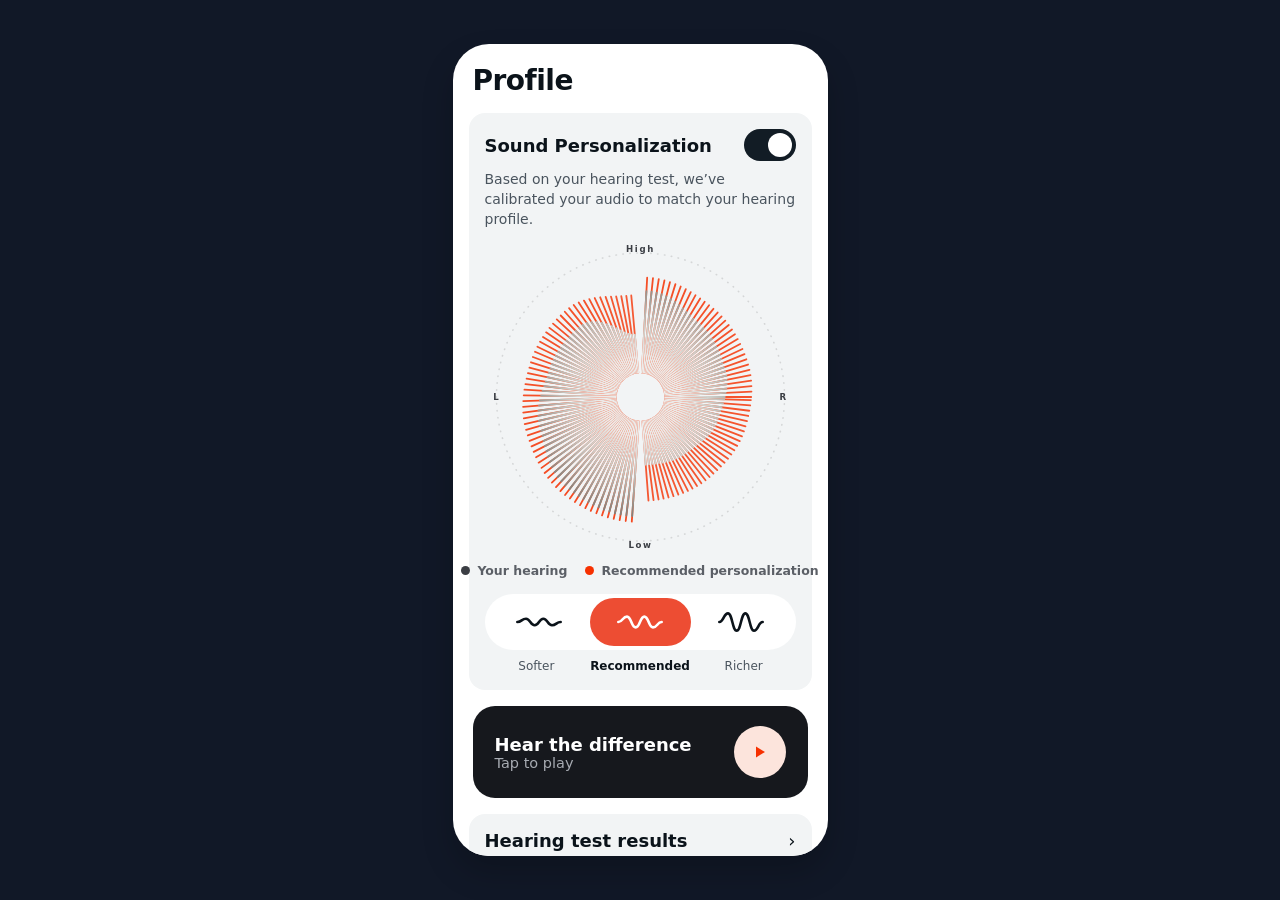
==== profile-a.html @ 6b82bcad "Add files via upload" ====
<!doctype html>
<html lang="en">
<head>
<meta charset="utf-8">
<meta name="viewport" content="width=device-width,initial-scale=1,viewport-fit=cover">
<title>Profile</title>
<link rel="icon" href="favicon.ico">
<link rel="stylesheet" href="app.css">
<style>:root{--screen:#FFFFFF;--nav:#FFFFFF}</style>
<style>.pcard{display:block;background:#F2F4F5;border-radius:16px;padding:16px;margin:16px -4px 0;color:inherit;text-decoration:none}.rowb{display:flex;align-items:center;justify-content:space-between}.toggle{width:52px;height:32px;border-radius:16px;padding:4px;border:0;background:#C9CED2;cursor:pointer;display:flex;align-items:center;justify-content:flex-start}.toggle.on{background:#121C25;justify-content:flex-end}.thumb{width:24px;height:24px;border-radius:12px;background:#fff;display:block}.viz svg{display:block;animation:vizin .7s cubic-bezier(.2,.7,.3,1) both}@keyframes vizin{from{opacity:0;transform:scale(.85)}to{opacity:1;transform:none}}.vlab{font-size:10.5px;font-weight:700;letter-spacing:2px;fill:#3B3E44}.legend{display:flex;justify-content:center;gap:18px;margin-top:6px}.li{display:flex;align-items:center;gap:7px;font-size:12.5px;font-weight:600;color:#5B5F66;white-space:nowrap}.li i{width:9px;height:9px;border-radius:4.5px;display:block;flex:0 0 9px}.li[hidden]{display:none}.seg{display:flex;background:#fff;border-radius:28px;margin-top:16px;padding:4px}.seg button{flex:1;height:48px;border-radius:24px;border:0;background:none;color:#0B131A;display:flex;align-items:center;justify-content:center;cursor:pointer}.seg button.on{background:#ED4D33;color:#fff}.seglab{display:flex;margin-top:8px}.seglab span{flex:1;text-align:center;font-size:12px;line-height:16px;color:#4A545E}.seglab span.on{color:#0B131A;font-weight:600}.playbar{display:flex;align-items:center;justify-content:space-between;background:#16181D;border-radius:22px;padding:20px 22px;margin-top:16px;border:0;width:100%%;cursor:pointer;font-family:inherit}.playtitle{font-size:18px;font-weight:700;color:#fff}.playsub{font-size:14.5px;color:#A7ABB2}.playicon{width:52px;height:52px;flex:0 0 52px;border-radius:26px;background:#FCE4DC;display:flex;align-items:center;justify-content:center}.rescard .block{display:block;margin:6px 0 12px}.chev{font-size:18px}</style></head>
<body>
<main class="device">
<div class="content" style="padding:20px 20px 24px;overflow-y:auto"><h1 class="h1">Profile</h1><section class="pcard"><div class="rowb"><h2 class="h3">Sound Personalization</h2><button class="toggle on" id="toggle" role="switch" aria-checked="true" aria-label="Sound Personalization"><span class="thumb"></span></button></div><p class="p2 mt8">Based on your hearing test, we’ve calibrated your audio to match your hearing profile.</p><div class="viz mt8"><svg id="viz" viewBox="0 0 380 380" width="100%" height="320" aria-hidden="true"><defs><radialGradient id="pd" cx="190" cy="190" r="205" gradientUnits="userSpaceOnUse"><stop offset="0.24" stop-color="#ECEBE9"/><stop offset="0.42" stop-color="#CDCEC9"/><stop offset="0.68" stop-color="#8A867F"/><stop offset="0.90" stop-color="#5B5F66"/><stop offset="1" stop-color="#3B3E44"/></radialGradient></defs><circle cx="190" cy="190" r="176" fill="none" stroke="#000" stroke-opacity=".12" stroke-width="2" stroke-dasharray="0.5 8" stroke-linecap="round"/><g id="threads"></g><text x="190" y="13" text-anchor="middle" class="vlab">High</text><text x="190" y="375" text-anchor="middle" class="vlab">Low</text><text x="10" y="194" text-anchor="start" class="vlab">L</text><text x="370" y="194" text-anchor="end" class="vlab">R</text></svg><div class="legend"><span class="li"><i style="background:#3B3E44"></i>Your hearing</span><span class="li" id="aidleg"><i style="background:#F63000"></i><span id="aidtext">Recommended personalization</span></span></div></div><div class="seg" id="seg"><button data-k="softer" aria-label="Softer"><svg width="46" height="26" viewBox="0 0 42 24" fill="none"><path d="M1 12 C5 12 5 9 9 9 C13 9 13 15 17 15 C21 15 21 9 25 9 C29 9 29 15 33 15 C37 15 37 12 41 12" stroke="currentColor" stroke-width="2.4" stroke-linecap="round" stroke-linejoin="round"/></svg></button><button data-k="recommended" aria-label="Recommended" class="on"><svg width="46" height="26" viewBox="0 0 42 24" fill="none"><path d="M1 12 C5 12 5 7 9 7 C13 7 13 17 17 17 C21 17 21 7 25 7 C29 7 29 17 33 17 C37 17 37 12 41 12" stroke="currentColor" stroke-width="2.4" stroke-linecap="round" stroke-linejoin="round"/></svg></button><button data-k="richer" aria-label="Richer"><svg width="46" height="26" viewBox="0 0 42 24" fill="none"><path d="M1 12 C5 12 5 4 9 4 C13 4 13 20 17 20 C21 20 21 4 25 4 C29 4 29 20 33 20 C37 20 37 12 41 12" stroke="currentColor" stroke-width="2.4" stroke-linecap="round" stroke-linejoin="round"/></svg></button></div><div class="seglab"><span>Softer</span><span class="on">Recommended</span><span>Richer</span></div></section><button class="playbar" id="play"><span style="flex:1;text-align:left"><span class="playtitle">Hear the difference</span><br><span class="playsub" id="playsub">Tap to play</span></span><span class="playicon" id="playicon"><svg width="16" height="16" viewBox="0 0 16 16"><path d="M4 2.5v11l9-5.5z" fill="#F63000"/></svg></span></button><a class="pcard rescard" href="./results.html"><span class="rowb"><span class="h3">Hearing test results</span><span class="chev">›</span></span><span class="p2 block">Look at how sound personalization tailors the stereo to your unique hearing ability.</span><div><svg class="chart" width="100%" height="140" viewBox="0 0 320 140" preserveAspectRatio="none" aria-hidden="true"><defs><linearGradient id="g140L" x1="0" y1="0" x2="0" y2="1"><stop offset="0" stop-color="#5857E5" stop-opacity=".25"/><stop offset="1" stop-color="#5857E5" stop-opacity=".02"/></linearGradient><linearGradient id="g140R" x1="0" y1="0" x2="0" y2="1"><stop offset="0" stop-color="#0B131A" stop-opacity=".2"/><stop offset="1" stop-color="#0B131A" stop-opacity=".02"/></linearGradient></defs><g data-ear="right"><path d="M 0.0 88.6 L 64.0 83.9 L 128.0 74.6 L 192.0 65.4 L 256.0 59.6 L 320.0 45.6 L 320 140 L 0 140 Z" fill="url(#g140R)"/><path d="M 0.0 88.6 L 64.0 83.9 L 128.0 74.6 L 192.0 65.4 L 256.0 59.6 L 320.0 45.6" stroke="#0B131A" stroke-width="2.5" fill="none"/></g><g data-ear="left"><path d="M 0.0 30.6 L 64.0 34.0 L 128.0 46.8 L 192.0 58.4 L 256.0 60.7 L 320.0 94.4 L 320 140 L 0 140 Z" fill="url(#g140L)"/><path d="M 0.0 30.6 L 64.0 34.0 L 128.0 46.8 L 192.0 58.4 L 256.0 60.7 L 320.0 94.4" stroke="#5857E5" stroke-width="2.5" fill="none"/></g></svg><div class="xlab"><span class="p2">Low tones</span><span class="p2">Mid tones</span><span class="p2">High tones</span></div></div></a><a class="btn secondary mt24" href="./quiet-place.html">Test your ears again</a><a class="btn ghost mt4" href="./index.html">Reset</a></div>
</main>
<script>

// ---- hearing-profile sunburst -------------------------------------------
// Ported from the Viz component of the Expo build (variant "threads").
var DEMO_LEFT=[.84,.81,.70,.60,.58,.29],DEMO_RIGHT=[.34,.38,.46,.54,.59,.71];
var STEP=2.8,SW=2.2,RIN=30,TMIN=10,TMAX=136,CX=190,CY=190;
var AMOUNT={softer:.4,recommended:.7,richer:1};
function clamp(v){return Math.max(.06,Math.min(1,v))}
function aided(v){return clamp(v+.85*(.93-v))}
function fanRight(a){var n=a.length;return a.map(function(v,i){
  return {ang:168*i/(n-1)-84,s:clamp(v)};});}
function fanLeft(a){var n=a.length;return a.map(function(v,i){
  return {ang:96+168*i/(n-1),s:clamp(a[n-1-i])};});}
function sample(pts,ang){
  if(ang<=pts[0].ang)return pts[0].s;
  var last=pts[pts.length-1];
  if(ang>=last.ang)return last.s;
  for(var i=0;i<pts.length-1;i++){
    var p=pts[i],q=pts[i+1];
    if(ang>=p.ang&&ang<=q.ang){
      var t=(ang-p.ang)/(q.ang-p.ang);t=t*t*(3-2*t);
      return p.s+(q.s-p.s)*t;}}
  return pts[0].s;}
var L=fanLeft(DEMO_LEFT),R=fanRight(DEMO_RIGHT),
    LA=fanLeft(DEMO_LEFT.map(aided)),RA=fanRight(DEMO_RIGHT.map(aided));
var host=document.getElementById('threads');
function draw(amt){
  var out=[];
  for(var a=0;a<360;a+=STEP){
    var dTop=Math.min(Math.abs(a-90),360-Math.abs(a-90));
    var dBot=Math.min(Math.abs(a-270),360-Math.abs(a-270));
    if(dTop<STEP||dBot<STEP)continue;
    var base,aid;
    if(a<90||a>270){var e=a>180?a-360:a;base=sample(R,e);aid=sample(RA,e);}
    else{base=sample(L,a);aid=sample(LA,a);}
    var mix=base+(aid-base)*amt;
    var rad=a*Math.PI/180,cos=Math.cos(rad),sin=Math.sin(rad);
    var lenB=TMIN+base*(TMAX-TMIN),lenA=TMIN+mix*(TMAX-TMIN);
    var x1=CX+RIN*cos,y1=CY-RIN*sin;
    if(amt>0&&lenA>lenB+4){
      out.push('<line x1="'+x1.toFixed(2)+'" y1="'+y1.toFixed(2)+'" x2="'+(CX+(RIN+lenA)*cos).toFixed(2)+
        '" y2="'+(CY-(RIN+lenA)*sin).toFixed(2)+'" stroke="#F63000" stroke-width="'+SW+
        '" stroke-linecap="round" opacity="'+(.55+.35*mix).toFixed(3)+'"/>');}
    out.push('<line x1="'+x1.toFixed(2)+'" y1="'+y1.toFixed(2)+'" x2="'+(CX+(RIN+lenB)*cos).toFixed(2)+
      '" y2="'+(CY-(RIN+lenB)*sin).toFixed(2)+'" stroke="url(#pd)" stroke-width="'+SW+'" stroke-linecap="round"/>');
  }
  host.innerHTML=out.join('');}
var preset='recommended',on=true,current=0,raf=null;
function target(){return on?AMOUNT[preset]:0;}
function animate(){
  var from=current,to=target(),t0=Date.now();
  if(raf)cancelAnimationFrame(raf);
  if(Math.abs(to-from)<.001){current=to;draw(current);return;}
  (function tick(){
    var p=Math.min(1,(Date.now()-t0)/560);
    current=from+(to-from)*(p*p*(3-2*p));
    draw(current);
    if(p<1)raf=requestAnimationFrame(tick);})();}
function syncLegend(){
  document.getElementById('aidleg').hidden=!on;
  document.getElementById('aidtext').textContent=
    preset.charAt(0).toUpperCase()+preset.slice(1)+' personalization';}
current=target();draw(current);syncLegend();

var t=document.getElementById('toggle');
t.addEventListener('click',function(){
  on=t.classList.toggle('on');t.setAttribute('aria-checked',String(on));
  syncLegend();animate();});
var labels=document.querySelectorAll('.seglab span');
document.querySelectorAll('.seg button').forEach(function(b,i){
  b.addEventListener('click',function(){
    document.querySelectorAll('.seg button').forEach(function(x){x.classList.remove('on')});
    labels.forEach(function(x){x.classList.remove('on')});
    b.classList.add('on');labels[i].classList.add('on');
    preset=b.dataset.k;syncLegend();animate();});});
var playing=false,sub=document.getElementById('playsub'),icon=document.getElementById('playicon'),ctx=null,osc=null;
document.getElementById('play').addEventListener('click',function(){
  playing=!playing;
  sub.textContent=playing?'Pause':'Tap to play';
  icon.innerHTML=playing
    ?'<svg width="16" height="16" viewBox="0 0 16 16"><rect x="3" y="2" width="3.6" height="12" rx="1.2" fill="#F63000"/><rect x="9.4" y="2" width="3.6" height="12" rx="1.2" fill="#F63000"/></svg>'
    :'<svg width="16" height="16" viewBox="0 0 16 16"><path d="M4 2.5v11l9-5.5z" fill="#F63000"/></svg>';
  if(playing){
    var C=window.AudioContext||window.webkitAudioContext;if(!C)return;
    ctx=ctx||new C;if(ctx.resume)ctx.resume().catch(function(){});
    osc=ctx.createOscillator();var g=ctx.createGain();
    osc.type='sine';osc.frequency.value=440;g.gain.value=.08;
    osc.connect(g);g.connect(ctx.destination);osc.start();
  }else if(osc){try{osc.stop();osc.disconnect()}catch(e){}osc=null;}
});

</script>
</body>
</html>
---- app.css ----
/* Shared chrome for every screen. Page-specific rules stay in each page. */
*,*::before,*::after{box-sizing:border-box}
html,body{height:100%}
body{margin:0;background:#111827;font-family:system-ui,-apple-system,"Segoe UI",Roboto,Helvetica,Arial,sans-serif;
 color:#0B131A;display:flex;align-items:center;justify-content:center;padding:12px;-webkit-font-smoothing:antialiased}
.device{width:375px;height:812px;background:var(--screen,#fff);border-radius:36px;overflow:hidden;
 position:relative;display:flex;flex-direction:column;box-shadow:0 16px 32px rgba(0,0,0,.2)}
@media (max-width:420px),(max-height:860px){
 body{padding:0;background:var(--screen,#fff);align-items:stretch}
 .device{width:100%;height:100dvh;border-radius:0;box-shadow:none}
}
.nav{flex:0 0 98px;height:98px;position:relative;background:var(--nav,#fff)}
.sys{position:absolute;left:0;right:0;top:0;display:flex;align-items:center;justify-content:space-between;padding:15px 16px 0 40px}
.time{font-size:18px;font-weight:700;line-height:28px;color:#000}
.icons{display:flex;align-items:center;gap:4px}
.island{position:absolute;left:50%;margin-left:-62.5px;top:10px;width:125px;height:37px;border-radius:32px;background:#000}
.titlerow{position:absolute;left:0;right:0;top:62px;display:flex;align-items:center;padding:0 40px}
.navtitle{flex:1;margin:0;font-size:18px;font-weight:600;line-height:1.2;letter-spacing:-.18px;color:#121C25;text-align:center}
.back{position:absolute;left:8px;top:2px;width:24px;height:24px;display:flex;align-items:center;justify-content:center;
 background:none;border:0;padding:0;cursor:pointer}
.content{flex:1;display:flex;flex-direction:column;padding:16px 24px 0;overflow-y:auto;min-height:0}
.content.flush{padding:0}
.bottom{flex:0 0 auto;padding:0 24px 16px}
.spacer{flex:1}
.h1{font-size:28px;font-weight:700;letter-spacing:-.5px;margin:0}
.h2{font-size:24px;font-weight:600;margin:0}
.h3{font-size:18px;font-weight:600;margin:0}
.p1{font-size:16px;line-height:24px;color:#121C25;margin:0}
.p2{font-size:14px;line-height:20px;color:#4A545E;margin:0}
.center{text-align:center}
.mt4{margin-top:4px}.mt8{margin-top:8px}.mt12{margin-top:12px}.mt16{margin-top:16px}.mt20{margin-top:20px}.mt24{margin-top:24px}
.btn{display:flex;align-items:center;justify-content:center;width:100%;height:56px;border-radius:28px;background:#ED4D33;
 color:#fff;font-family:inherit;font-size:16px;font-weight:600;line-height:1;text-decoration:none;border:0;cursor:pointer;padding:0}
.btn.secondary{background:#fff;color:#ED4D33;border:1px solid #ED4D33}
.btn.ghost{background:transparent;color:#ED4D33;height:44px}
.btn[disabled]{opacity:.4;pointer-events:none}
.chartrow{display:flex}
.ylab{width:64px;display:flex;flex-direction:column;justify-content:space-between;padding:8px 0}
.band{font-size:12px;line-height:16px;color:#121C25}
.bandsub{font-size:10px;line-height:14px;color:#9AA1A7}
.xlab{display:flex;justify-content:space-between;margin-top:6px}
.xlab .p2{font-size:12px}
.xlab.pad{padding-left:64px}
.chart{display:block;flex:1;min-width:0}
[data-ear][hidden]{display:none}
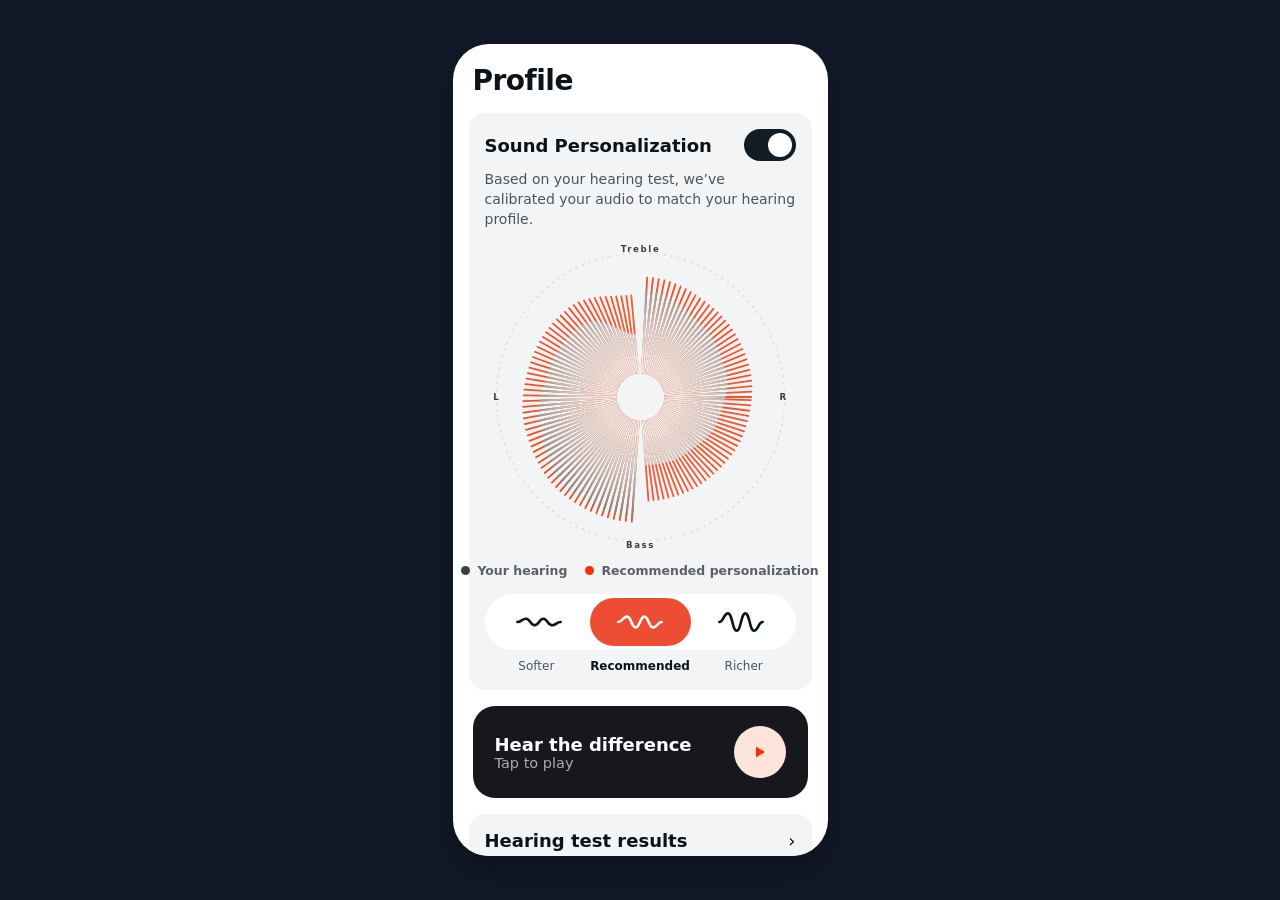
==== commit 0cd93bfe: "Update profile-a.html" ====
--- a/profile-a.html
+++ b/profile-a.html
@@ -10,7 +10,7 @@
 <style>.pcard{display:block;background:#F2F4F5;border-radius:16px;padding:16px;margin:16px -4px 0;color:inherit;text-decoration:none}.rowb{display:flex;align-items:center;justify-content:space-between}.toggle{width:52px;height:32px;border-radius:16px;padding:4px;border:0;background:#C9CED2;cursor:pointer;display:flex;align-items:center;justify-content:flex-start}.toggle.on{background:#121C25;justify-content:flex-end}.thumb{width:24px;height:24px;border-radius:12px;background:#fff;display:block}.viz svg{display:block;animation:vizin .7s cubic-bezier(.2,.7,.3,1) both}@keyframes vizin{from{opacity:0;transform:scale(.85)}to{opacity:1;transform:none}}.vlab{font-size:10.5px;font-weight:700;letter-spacing:2px;fill:#3B3E44}.legend{display:flex;justify-content:center;gap:18px;margin-top:6px}.li{display:flex;align-items:center;gap:7px;font-size:12.5px;font-weight:600;color:#5B5F66;white-space:nowrap}.li i{width:9px;height:9px;border-radius:4.5px;display:block;flex:0 0 9px}.li[hidden]{display:none}.seg{display:flex;background:#fff;border-radius:28px;margin-top:16px;padding:4px}.seg button{flex:1;height:48px;border-radius:24px;border:0;background:none;color:#0B131A;display:flex;align-items:center;justify-content:center;cursor:pointer}.seg button.on{background:#ED4D33;color:#fff}.seglab{display:flex;margin-top:8px}.seglab span{flex:1;text-align:center;font-size:12px;line-height:16px;color:#4A545E}.seglab span.on{color:#0B131A;font-weight:600}.playbar{display:flex;align-items:center;justify-content:space-between;background:#16181D;border-radius:22px;padding:20px 22px;margin-top:16px;border:0;width:100%%;cursor:pointer;font-family:inherit}.playtitle{font-size:18px;font-weight:700;color:#fff}.playsub{font-size:14.5px;color:#A7ABB2}.playicon{width:52px;height:52px;flex:0 0 52px;border-radius:26px;background:#FCE4DC;display:flex;align-items:center;justify-content:center}.rescard .block{display:block;margin:6px 0 12px}.chev{font-size:18px}</style></head>
 <body>
 <main class="device">
-<div class="content" style="padding:20px 20px 24px;overflow-y:auto"><h1 class="h1">Profile</h1><section class="pcard"><div class="rowb"><h2 class="h3">Sound Personalization</h2><button class="toggle on" id="toggle" role="switch" aria-checked="true" aria-label="Sound Personalization"><span class="thumb"></span></button></div><p class="p2 mt8">Based on your hearing test, we’ve calibrated your audio to match your hearing profile.</p><div class="viz mt8"><svg id="viz" viewBox="0 0 380 380" width="100%" height="320" aria-hidden="true"><defs><radialGradient id="pd" cx="190" cy="190" r="205" gradientUnits="userSpaceOnUse"><stop offset="0.24" stop-color="#ECEBE9"/><stop offset="0.42" stop-color="#CDCEC9"/><stop offset="0.68" stop-color="#8A867F"/><stop offset="0.90" stop-color="#5B5F66"/><stop offset="1" stop-color="#3B3E44"/></radialGradient></defs><circle cx="190" cy="190" r="176" fill="none" stroke="#000" stroke-opacity=".12" stroke-width="2" stroke-dasharray="0.5 8" stroke-linecap="round"/><g id="threads"></g><text x="190" y="13" text-anchor="middle" class="vlab">High</text><text x="190" y="375" text-anchor="middle" class="vlab">Low</text><text x="10" y="194" text-anchor="start" class="vlab">L</text><text x="370" y="194" text-anchor="end" class="vlab">R</text></svg><div class="legend"><span class="li"><i style="background:#3B3E44"></i>Your hearing</span><span class="li" id="aidleg"><i style="background:#F63000"></i><span id="aidtext">Recommended personalization</span></span></div></div><div class="seg" id="seg"><button data-k="softer" aria-label="Softer"><svg width="46" height="26" viewBox="0 0 42 24" fill="none"><path d="M1 12 C5 12 5 9 9 9 C13 9 13 15 17 15 C21 15 21 9 25 9 C29 9 29 15 33 15 C37 15 37 12 41 12" stroke="currentColor" stroke-width="2.4" stroke-linecap="round" stroke-linejoin="round"/></svg></button><button data-k="recommended" aria-label="Recommended" class="on"><svg width="46" height="26" viewBox="0 0 42 24" fill="none"><path d="M1 12 C5 12 5 7 9 7 C13 7 13 17 17 17 C21 17 21 7 25 7 C29 7 29 17 33 17 C37 17 37 12 41 12" stroke="currentColor" stroke-width="2.4" stroke-linecap="round" stroke-linejoin="round"/></svg></button><button data-k="richer" aria-label="Richer"><svg width="46" height="26" viewBox="0 0 42 24" fill="none"><path d="M1 12 C5 12 5 4 9 4 C13 4 13 20 17 20 C21 20 21 4 25 4 C29 4 29 20 33 20 C37 20 37 12 41 12" stroke="currentColor" stroke-width="2.4" stroke-linecap="round" stroke-linejoin="round"/></svg></button></div><div class="seglab"><span>Softer</span><span class="on">Recommended</span><span>Richer</span></div></section><button class="playbar" id="play"><span style="flex:1;text-align:left"><span class="playtitle">Hear the difference</span><br><span class="playsub" id="playsub">Tap to play</span></span><span class="playicon" id="playicon"><svg width="16" height="16" viewBox="0 0 16 16"><path d="M4 2.5v11l9-5.5z" fill="#F63000"/></svg></span></button><a class="pcard rescard" href="./results.html"><span class="rowb"><span class="h3">Hearing test results</span><span class="chev">›</span></span><span class="p2 block">Look at how sound personalization tailors the stereo to your unique hearing ability.</span><div><svg class="chart" width="100%" height="140" viewBox="0 0 320 140" preserveAspectRatio="none" aria-hidden="true"><defs><linearGradient id="g140L" x1="0" y1="0" x2="0" y2="1"><stop offset="0" stop-color="#5857E5" stop-opacity=".25"/><stop offset="1" stop-color="#5857E5" stop-opacity=".02"/></linearGradient><linearGradient id="g140R" x1="0" y1="0" x2="0" y2="1"><stop offset="0" stop-color="#0B131A" stop-opacity=".2"/><stop offset="1" stop-color="#0B131A" stop-opacity=".02"/></linearGradient></defs><g data-ear="right"><path d="M 0.0 88.6 L 64.0 83.9 L 128.0 74.6 L 192.0 65.4 L 256.0 59.6 L 320.0 45.6 L 320 140 L 0 140 Z" fill="url(#g140R)"/><path d="M 0.0 88.6 L 64.0 83.9 L 128.0 74.6 L 192.0 65.4 L 256.0 59.6 L 320.0 45.6" stroke="#0B131A" stroke-width="2.5" fill="none"/></g><g data-ear="left"><path d="M 0.0 30.6 L 64.0 34.0 L 128.0 46.8 L 192.0 58.4 L 256.0 60.7 L 320.0 94.4 L 320 140 L 0 140 Z" fill="url(#g140L)"/><path d="M 0.0 30.6 L 64.0 34.0 L 128.0 46.8 L 192.0 58.4 L 256.0 60.7 L 320.0 94.4" stroke="#5857E5" stroke-width="2.5" fill="none"/></g></svg><div class="xlab"><span class="p2">Low tones</span><span class="p2">Mid tones</span><span class="p2">High tones</span></div></div></a><a class="btn secondary mt24" href="./quiet-place.html">Test your ears again</a><a class="btn ghost mt4" href="./index.html">Reset</a></div>
+<div class="content" style="padding:20px 20px 24px;overflow-y:auto"><h1 class="h1">Profile</h1><section class="pcard"><div class="rowb"><h2 class="h3">Sound Personalization</h2><button class="toggle on" id="toggle" role="switch" aria-checked="true" aria-label="Sound Personalization"><span class="thumb"></span></button></div><p class="p2 mt8">Based on your hearing test, we’ve calibrated your audio to match your hearing profile.</p><div class="viz mt8"><svg id="viz" viewBox="0 0 380 380" width="100%" height="320" aria-hidden="true"><defs><radialGradient id="pd" cx="190" cy="190" r="205" gradientUnits="userSpaceOnUse"><stop offset="0.24" stop-color="#ECEBE9"/><stop offset="0.42" stop-color="#CDCEC9"/><stop offset="0.68" stop-color="#8A867F"/><stop offset="0.90" stop-color="#5B5F66"/><stop offset="1" stop-color="#3B3E44"/></radialGradient></defs><circle cx="190" cy="190" r="176" fill="none" stroke="#000" stroke-opacity=".12" stroke-width="2" stroke-dasharray="0.5 8" stroke-linecap="round"/><g id="threads"></g><text x="190" y="13" text-anchor="middle" class="vlab">Treble</text><text x="190" y="375" text-anchor="middle" class="vlab">Bass</text><text x="10" y="194" text-anchor="start" class="vlab">L</text><text x="370" y="194" text-anchor="end" class="vlab">R</text></svg><div class="legend"><span class="li"><i style="background:#3B3E44"></i>Your hearing</span><span class="li" id="aidleg"><i style="background:#F63000"></i><span id="aidtext">Recommended personalization</span></span></div></div><div class="seg" id="seg"><button data-k="softer" aria-label="Softer"><svg width="46" height="26" viewBox="0 0 42 24" fill="none"><path d="M1 12 C5 12 5 9 9 9 C13 9 13 15 17 15 C21 15 21 9 25 9 C29 9 29 15 33 15 C37 15 37 12 41 12" stroke="currentColor" stroke-width="2.4" stroke-linecap="round" stroke-linejoin="round"/></svg></button><button data-k="recommended" aria-label="Recommended" class="on"><svg width="46" height="26" viewBox="0 0 42 24" fill="none"><path d="M1 12 C5 12 5 7 9 7 C13 7 13 17 17 17 C21 17 21 7 25 7 C29 7 29 17 33 17 C37 17 37 12 41 12" stroke="currentColor" stroke-width="2.4" stroke-linecap="round" stroke-linejoin="round"/></svg></button><button data-k="richer" aria-label="Richer"><svg width="46" height="26" viewBox="0 0 42 24" fill="none"><path d="M1 12 C5 12 5 4 9 4 C13 4 13 20 17 20 C21 20 21 4 25 4 C29 4 29 20 33 20 C37 20 37 12 41 12" stroke="currentColor" stroke-width="2.4" stroke-linecap="round" stroke-linejoin="round"/></svg></button></div><div class="seglab"><span>Softer</span><span class="on">Recommended</span><span>Richer</span></div></section><button class="playbar" id="play"><span style="flex:1;text-align:left"><span class="playtitle">Hear the difference</span><br><span class="playsub" id="playsub">Tap to play</span></span><span class="playicon" id="playicon"><svg width="16" height="16" viewBox="0 0 16 16"><path d="M4 2.5v11l9-5.5z" fill="#F63000"/></svg></span></button><a class="pcard rescard" href="./results.html"><span class="rowb"><span class="h3">Hearing test results</span><span class="chev">›</span></span><span class="p2 block">Look at how sound personalization tailors the stereo to your unique hearing ability.</span><div><svg class="chart" width="100%" height="140" viewBox="0 0 320 140" preserveAspectRatio="none" aria-hidden="true"><defs><linearGradient id="g140L" x1="0" y1="0" x2="0" y2="1"><stop offset="0" stop-color="#5857E5" stop-opacity=".25"/><stop offset="1" stop-color="#5857E5" stop-opacity=".02"/></linearGradient><linearGradient id="g140R" x1="0" y1="0" x2="0" y2="1"><stop offset="0" stop-color="#0B131A" stop-opacity=".2"/><stop offset="1" stop-color="#0B131A" stop-opacity=".02"/></linearGradient></defs><g data-ear="right"><path d="M 0.0 88.6 L 64.0 83.9 L 128.0 74.6 L 192.0 65.4 L 256.0 59.6 L 320.0 45.6 L 320 140 L 0 140 Z" fill="url(#g140R)"/><path d="M 0.0 88.6 L 64.0 83.9 L 128.0 74.6 L 192.0 65.4 L 256.0 59.6 L 320.0 45.6" stroke="#0B131A" stroke-width="2.5" fill="none"/></g><g data-ear="left"><path d="M 0.0 30.6 L 64.0 34.0 L 128.0 46.8 L 192.0 58.4 L 256.0 60.7 L 320.0 94.4 L 320 140 L 0 140 Z" fill="url(#g140L)"/><path d="M 0.0 30.6 L 64.0 34.0 L 128.0 46.8 L 192.0 58.4 L 256.0 60.7 L 320.0 94.4" stroke="#5857E5" stroke-width="2.5" fill="none"/></g></svg><div class="xlab"><span class="p2">Low tones</span><span class="p2">Mid tones</span><span class="p2">High tones</span></div></div></a><a class="btn secondary mt24" href="./quiet-place.html">Test your ears again</a><a class="btn ghost mt4" href="./index.html">Reset</a></div>
 </main>
 <script>
 
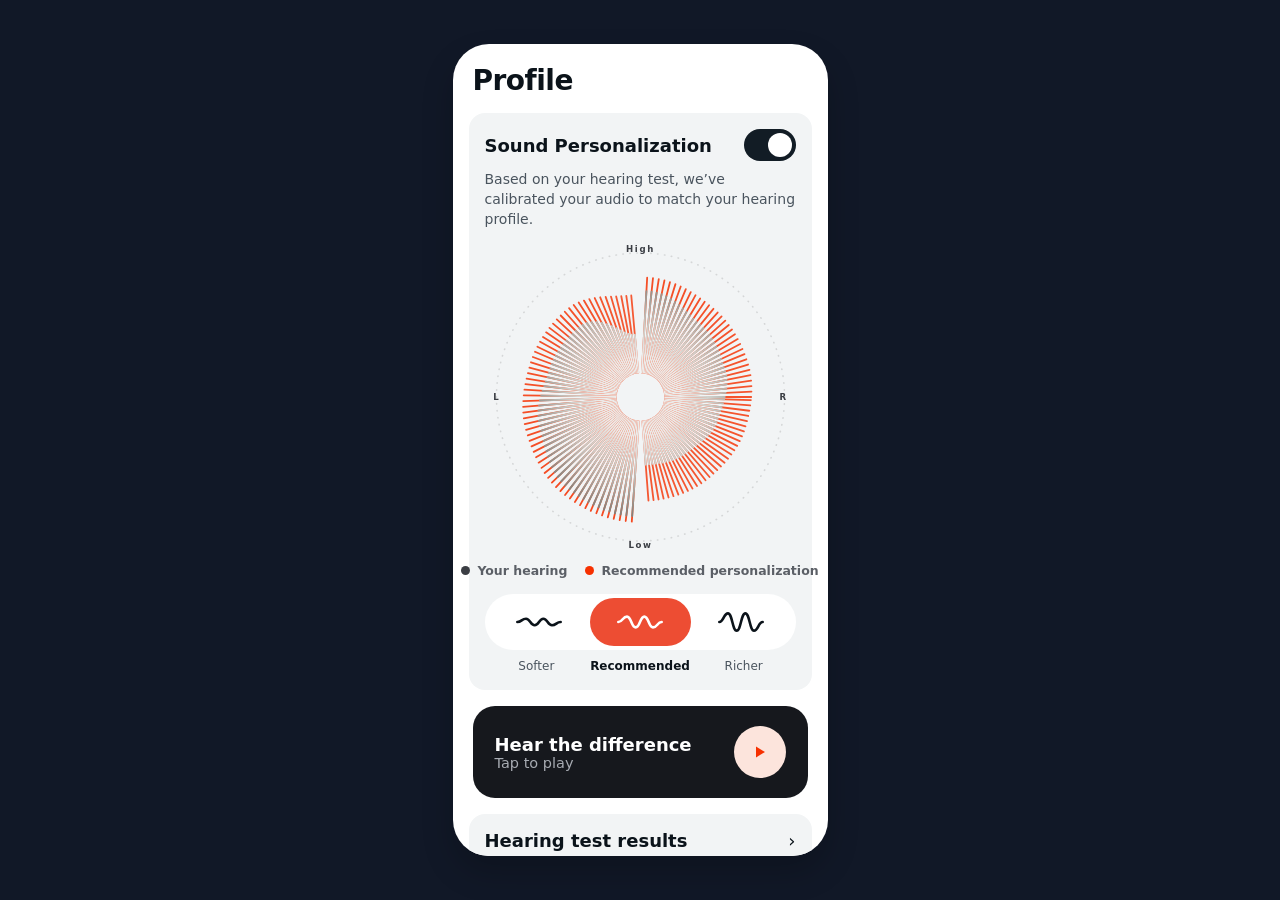
==== commit 11113ecf: "Tone added" ====
--- a/profile-a.html
+++ b/profile-a.html
@@ -10,7 +10,7 @@
 <style>.pcard{display:block;background:#F2F4F5;border-radius:16px;padding:16px;margin:16px -4px 0;color:inherit;text-decoration:none}.rowb{display:flex;align-items:center;justify-content:space-between}.toggle{width:52px;height:32px;border-radius:16px;padding:4px;border:0;background:#C9CED2;cursor:pointer;display:flex;align-items:center;justify-content:flex-start}.toggle.on{background:#121C25;justify-content:flex-end}.thumb{width:24px;height:24px;border-radius:12px;background:#fff;display:block}.viz svg{display:block;animation:vizin .7s cubic-bezier(.2,.7,.3,1) both}@keyframes vizin{from{opacity:0;transform:scale(.85)}to{opacity:1;transform:none}}.vlab{font-size:10.5px;font-weight:700;letter-spacing:2px;fill:#3B3E44}.legend{display:flex;justify-content:center;gap:18px;margin-top:6px}.li{display:flex;align-items:center;gap:7px;font-size:12.5px;font-weight:600;color:#5B5F66;white-space:nowrap}.li i{width:9px;height:9px;border-radius:4.5px;display:block;flex:0 0 9px}.li[hidden]{display:none}.seg{display:flex;background:#fff;border-radius:28px;margin-top:16px;padding:4px}.seg button{flex:1;height:48px;border-radius:24px;border:0;background:none;color:#0B131A;display:flex;align-items:center;justify-content:center;cursor:pointer}.seg button.on{background:#ED4D33;color:#fff}.seglab{display:flex;margin-top:8px}.seglab span{flex:1;text-align:center;font-size:12px;line-height:16px;color:#4A545E}.seglab span.on{color:#0B131A;font-weight:600}.playbar{display:flex;align-items:center;justify-content:space-between;background:#16181D;border-radius:22px;padding:20px 22px;margin-top:16px;border:0;width:100%%;cursor:pointer;font-family:inherit}.playtitle{font-size:18px;font-weight:700;color:#fff}.playsub{font-size:14.5px;color:#A7ABB2}.playicon{width:52px;height:52px;flex:0 0 52px;border-radius:26px;background:#FCE4DC;display:flex;align-items:center;justify-content:center}.rescard .block{display:block;margin:6px 0 12px}.chev{font-size:18px}</style></head>
 <body>
 <main class="device">
-<div class="content" style="padding:20px 20px 24px;overflow-y:auto"><h1 class="h1">Profile</h1><section class="pcard"><div class="rowb"><h2 class="h3">Sound Personalization</h2><button class="toggle on" id="toggle" role="switch" aria-checked="true" aria-label="Sound Personalization"><span class="thumb"></span></button></div><p class="p2 mt8">Based on your hearing test, we’ve calibrated your audio to match your hearing profile.</p><div class="viz mt8"><svg id="viz" viewBox="0 0 380 380" width="100%" height="320" aria-hidden="true"><defs><radialGradient id="pd" cx="190" cy="190" r="205" gradientUnits="userSpaceOnUse"><stop offset="0.24" stop-color="#ECEBE9"/><stop offset="0.42" stop-color="#CDCEC9"/><stop offset="0.68" stop-color="#8A867F"/><stop offset="0.90" stop-color="#5B5F66"/><stop offset="1" stop-color="#3B3E44"/></radialGradient></defs><circle cx="190" cy="190" r="176" fill="none" stroke="#000" stroke-opacity=".12" stroke-width="2" stroke-dasharray="0.5 8" stroke-linecap="round"/><g id="threads"></g><text x="190" y="13" text-anchor="middle" class="vlab">Treble</text><text x="190" y="375" text-anchor="middle" class="vlab">Bass</text><text x="10" y="194" text-anchor="start" class="vlab">L</text><text x="370" y="194" text-anchor="end" class="vlab">R</text></svg><div class="legend"><span class="li"><i style="background:#3B3E44"></i>Your hearing</span><span class="li" id="aidleg"><i style="background:#F63000"></i><span id="aidtext">Recommended personalization</span></span></div></div><div class="seg" id="seg"><button data-k="softer" aria-label="Softer"><svg width="46" height="26" viewBox="0 0 42 24" fill="none"><path d="M1 12 C5 12 5 9 9 9 C13 9 13 15 17 15 C21 15 21 9 25 9 C29 9 29 15 33 15 C37 15 37 12 41 12" stroke="currentColor" stroke-width="2.4" stroke-linecap="round" stroke-linejoin="round"/></svg></button><button data-k="recommended" aria-label="Recommended" class="on"><svg width="46" height="26" viewBox="0 0 42 24" fill="none"><path d="M1 12 C5 12 5 7 9 7 C13 7 13 17 17 17 C21 17 21 7 25 7 C29 7 29 17 33 17 C37 17 37 12 41 12" stroke="currentColor" stroke-width="2.4" stroke-linecap="round" stroke-linejoin="round"/></svg></button><button data-k="richer" aria-label="Richer"><svg width="46" height="26" viewBox="0 0 42 24" fill="none"><path d="M1 12 C5 12 5 4 9 4 C13 4 13 20 17 20 C21 20 21 4 25 4 C29 4 29 20 33 20 C37 20 37 12 41 12" stroke="currentColor" stroke-width="2.4" stroke-linecap="round" stroke-linejoin="round"/></svg></button></div><div class="seglab"><span>Softer</span><span class="on">Recommended</span><span>Richer</span></div></section><button class="playbar" id="play"><span style="flex:1;text-align:left"><span class="playtitle">Hear the difference</span><br><span class="playsub" id="playsub">Tap to play</span></span><span class="playicon" id="playicon"><svg width="16" height="16" viewBox="0 0 16 16"><path d="M4 2.5v11l9-5.5z" fill="#F63000"/></svg></span></button><a class="pcard rescard" href="./results.html"><span class="rowb"><span class="h3">Hearing test results</span><span class="chev">›</span></span><span class="p2 block">Look at how sound personalization tailors the stereo to your unique hearing ability.</span><div><svg class="chart" width="100%" height="140" viewBox="0 0 320 140" preserveAspectRatio="none" aria-hidden="true"><defs><linearGradient id="g140L" x1="0" y1="0" x2="0" y2="1"><stop offset="0" stop-color="#5857E5" stop-opacity=".25"/><stop offset="1" stop-color="#5857E5" stop-opacity=".02"/></linearGradient><linearGradient id="g140R" x1="0" y1="0" x2="0" y2="1"><stop offset="0" stop-color="#0B131A" stop-opacity=".2"/><stop offset="1" stop-color="#0B131A" stop-opacity=".02"/></linearGradient></defs><g data-ear="right"><path d="M 0.0 88.6 L 64.0 83.9 L 128.0 74.6 L 192.0 65.4 L 256.0 59.6 L 320.0 45.6 L 320 140 L 0 140 Z" fill="url(#g140R)"/><path d="M 0.0 88.6 L 64.0 83.9 L 128.0 74.6 L 192.0 65.4 L 256.0 59.6 L 320.0 45.6" stroke="#0B131A" stroke-width="2.5" fill="none"/></g><g data-ear="left"><path d="M 0.0 30.6 L 64.0 34.0 L 128.0 46.8 L 192.0 58.4 L 256.0 60.7 L 320.0 94.4 L 320 140 L 0 140 Z" fill="url(#g140L)"/><path d="M 0.0 30.6 L 64.0 34.0 L 128.0 46.8 L 192.0 58.4 L 256.0 60.7 L 320.0 94.4" stroke="#5857E5" stroke-width="2.5" fill="none"/></g></svg><div class="xlab"><span class="p2">Low tones</span><span class="p2">Mid tones</span><span class="p2">High tones</span></div></div></a><a class="btn secondary mt24" href="./quiet-place.html">Test your ears again</a><a class="btn ghost mt4" href="./index.html">Reset</a></div>
+<div class="content" style="padding:20px 20px 24px;overflow-y:auto"><h1 class="h1">Profile</h1><section class="pcard"><div class="rowb"><h2 class="h3">Sound Personalization</h2><button class="toggle on" id="toggle" role="switch" aria-checked="true" aria-label="Sound Personalization"><span class="thumb"></span></button></div><p class="p2 mt8">Based on your hearing test, we’ve calibrated your audio to match your hearing profile.</p><div class="viz mt8"><svg id="viz" viewBox="0 0 380 380" width="100%" height="320" aria-hidden="true"><defs><radialGradient id="pd" cx="190" cy="190" r="205" gradientUnits="userSpaceOnUse"><stop offset="0.24" stop-color="#ECEBE9"/><stop offset="0.42" stop-color="#CDCEC9"/><stop offset="0.68" stop-color="#8A867F"/><stop offset="0.90" stop-color="#5B5F66"/><stop offset="1" stop-color="#3B3E44"/></radialGradient></defs><circle cx="190" cy="190" r="176" fill="none" stroke="#000" stroke-opacity=".12" stroke-width="2" stroke-dasharray="0.5 8" stroke-linecap="round"/><g id="threads"></g><text x="190" y="13" text-anchor="middle" class="vlab">High</text><text x="190" y="375" text-anchor="middle" class="vlab">Low</text><text x="10" y="194" text-anchor="start" class="vlab">L</text><text x="370" y="194" text-anchor="end" class="vlab">R</text></svg><div class="legend"><span class="li"><i style="background:#3B3E44"></i>Your hearing</span><span class="li" id="aidleg"><i style="background:#F63000"></i><span id="aidtext">Recommended personalization</span></span></div></div><div class="seg" id="seg"><button data-k="softer" aria-label="Softer"><svg width="46" height="26" viewBox="0 0 42 24" fill="none"><path d="M1 12 C5 12 5 9 9 9 C13 9 13 15 17 15 C21 15 21 9 25 9 C29 9 29 15 33 15 C37 15 37 12 41 12" stroke="currentColor" stroke-width="2.4" stroke-linecap="round" stroke-linejoin="round"/></svg></button><button data-k="recommended" aria-label="Recommended" class="on"><svg width="46" height="26" viewBox="0 0 42 24" fill="none"><path d="M1 12 C5 12 5 7 9 7 C13 7 13 17 17 17 C21 17 21 7 25 7 C29 7 29 17 33 17 C37 17 37 12 41 12" stroke="currentColor" stroke-width="2.4" stroke-linecap="round" stroke-linejoin="round"/></svg></button><button data-k="richer" aria-label="Richer"><svg width="46" height="26" viewBox="0 0 42 24" fill="none"><path d="M1 12 C5 12 5 4 9 4 C13 4 13 20 17 20 C21 20 21 4 25 4 C29 4 29 20 33 20 C37 20 37 12 41 12" stroke="currentColor" stroke-width="2.4" stroke-linecap="round" stroke-linejoin="round"/></svg></button></div><div class="seglab"><span>Softer</span><span class="on">Recommended</span><span>Richer</span></div></section><button class="playbar" id="play"><span style="flex:1;text-align:left"><span class="playtitle">Hear the difference</span><br><span class="playsub" id="playsub">Tap to play</span></span><span class="playicon" id="playicon"><svg width="16" height="16" viewBox="0 0 16 16"><path d="M4 2.5v11l9-5.5z" fill="#F63000"/></svg></span></button><a class="pcard rescard" href="./results.html"><span class="rowb"><span class="h3">Hearing test results</span><span class="chev">›</span></span><span class="p2 block">Look at how sound personalization tailors the stereo to your unique hearing ability.</span><div><svg class="chart" width="100%" height="140" viewBox="0 0 320 140" preserveAspectRatio="none" aria-hidden="true"><defs><linearGradient id="g140L" x1="0" y1="0" x2="0" y2="1"><stop offset="0" stop-color="#5857E5" stop-opacity=".25"/><stop offset="1" stop-color="#5857E5" stop-opacity=".02"/></linearGradient><linearGradient id="g140R" x1="0" y1="0" x2="0" y2="1"><stop offset="0" stop-color="#0B131A" stop-opacity=".2"/><stop offset="1" stop-color="#0B131A" stop-opacity=".02"/></linearGradient></defs><g data-ear="right"><path d="M 0.0 88.6 L 64.0 83.9 L 128.0 74.6 L 192.0 65.4 L 256.0 59.6 L 320.0 45.6 L 320 140 L 0 140 Z" fill="url(#g140R)"/><path d="M 0.0 88.6 L 64.0 83.9 L 128.0 74.6 L 192.0 65.4 L 256.0 59.6 L 320.0 45.6" stroke="#0B131A" stroke-width="2.5" fill="none"/></g><g data-ear="left"><path d="M 0.0 30.6 L 64.0 34.0 L 128.0 46.8 L 192.0 58.4 L 256.0 60.7 L 320.0 94.4 L 320 140 L 0 140 Z" fill="url(#g140L)"/><path d="M 0.0 30.6 L 64.0 34.0 L 128.0 46.8 L 192.0 58.4 L 256.0 60.7 L 320.0 94.4" stroke="#5857E5" stroke-width="2.5" fill="none"/></g></svg><div class="xlab"><span class="p2">Low tones</span><span class="p2">Mid tones</span><span class="p2">High tones</span></div></div></a><a class="btn secondary mt24" href="./quiet-place.html">Test your ears again</a><a class="btn ghost mt4" href="./index.html">Reset</a></div>
 </main>
 <script>
 
@@ -87,20 +87,22 @@
     labels.forEach(function(x){x.classList.remove('on')});
     b.classList.add('on');labels[i].classList.add('on');
     preset=b.dataset.k;syncLegend();animate();});});
-var playing=false,sub=document.getElementById('playsub'),icon=document.getElementById('playicon'),ctx=null,osc=null;
-document.getElementById('play').addEventListener('click',function(){
-  playing=!playing;
+var playing=false,sub=document.getElementById('playsub'),icon=document.getElementById('playicon'),
+    sound=new Audio('./assets/Denon_Daidaiiro_FitTestTone@0183.wav');
+sound.preload='auto';
+function setPlaying(next){
+  playing=next;
   sub.textContent=playing?'Pause':'Tap to play';
   icon.innerHTML=playing
     ?'<svg width="16" height="16" viewBox="0 0 16 16"><rect x="3" y="2" width="3.6" height="12" rx="1.2" fill="#F63000"/><rect x="9.4" y="2" width="3.6" height="12" rx="1.2" fill="#F63000"/></svg>'
     :'<svg width="16" height="16" viewBox="0 0 16 16"><path d="M4 2.5v11l9-5.5z" fill="#F63000"/></svg>';
-  if(playing){
-    var C=window.AudioContext||window.webkitAudioContext;if(!C)return;
-    ctx=ctx||new C;if(ctx.resume)ctx.resume().catch(function(){});
-    osc=ctx.createOscillator();var g=ctx.createGain();
-    osc.type='sine';osc.frequency.value=440;g.gain.value=.08;
-    osc.connect(g);g.connect(ctx.destination);osc.start();
-  }else if(osc){try{osc.stop();osc.disconnect()}catch(e){}osc=null;}
+}
+sound.addEventListener('ended',function(){setPlaying(false);});
+sound.addEventListener('error',function(){setPlaying(false);});
+document.getElementById('play').addEventListener('click',function(){
+  if(playing){sound.pause();setPlaying(false);return;}
+  sound.currentTime=0;
+  sound.play().then(function(){setPlaying(true);}).catch(function(){setPlaying(false);});
 });
 
 </script>
